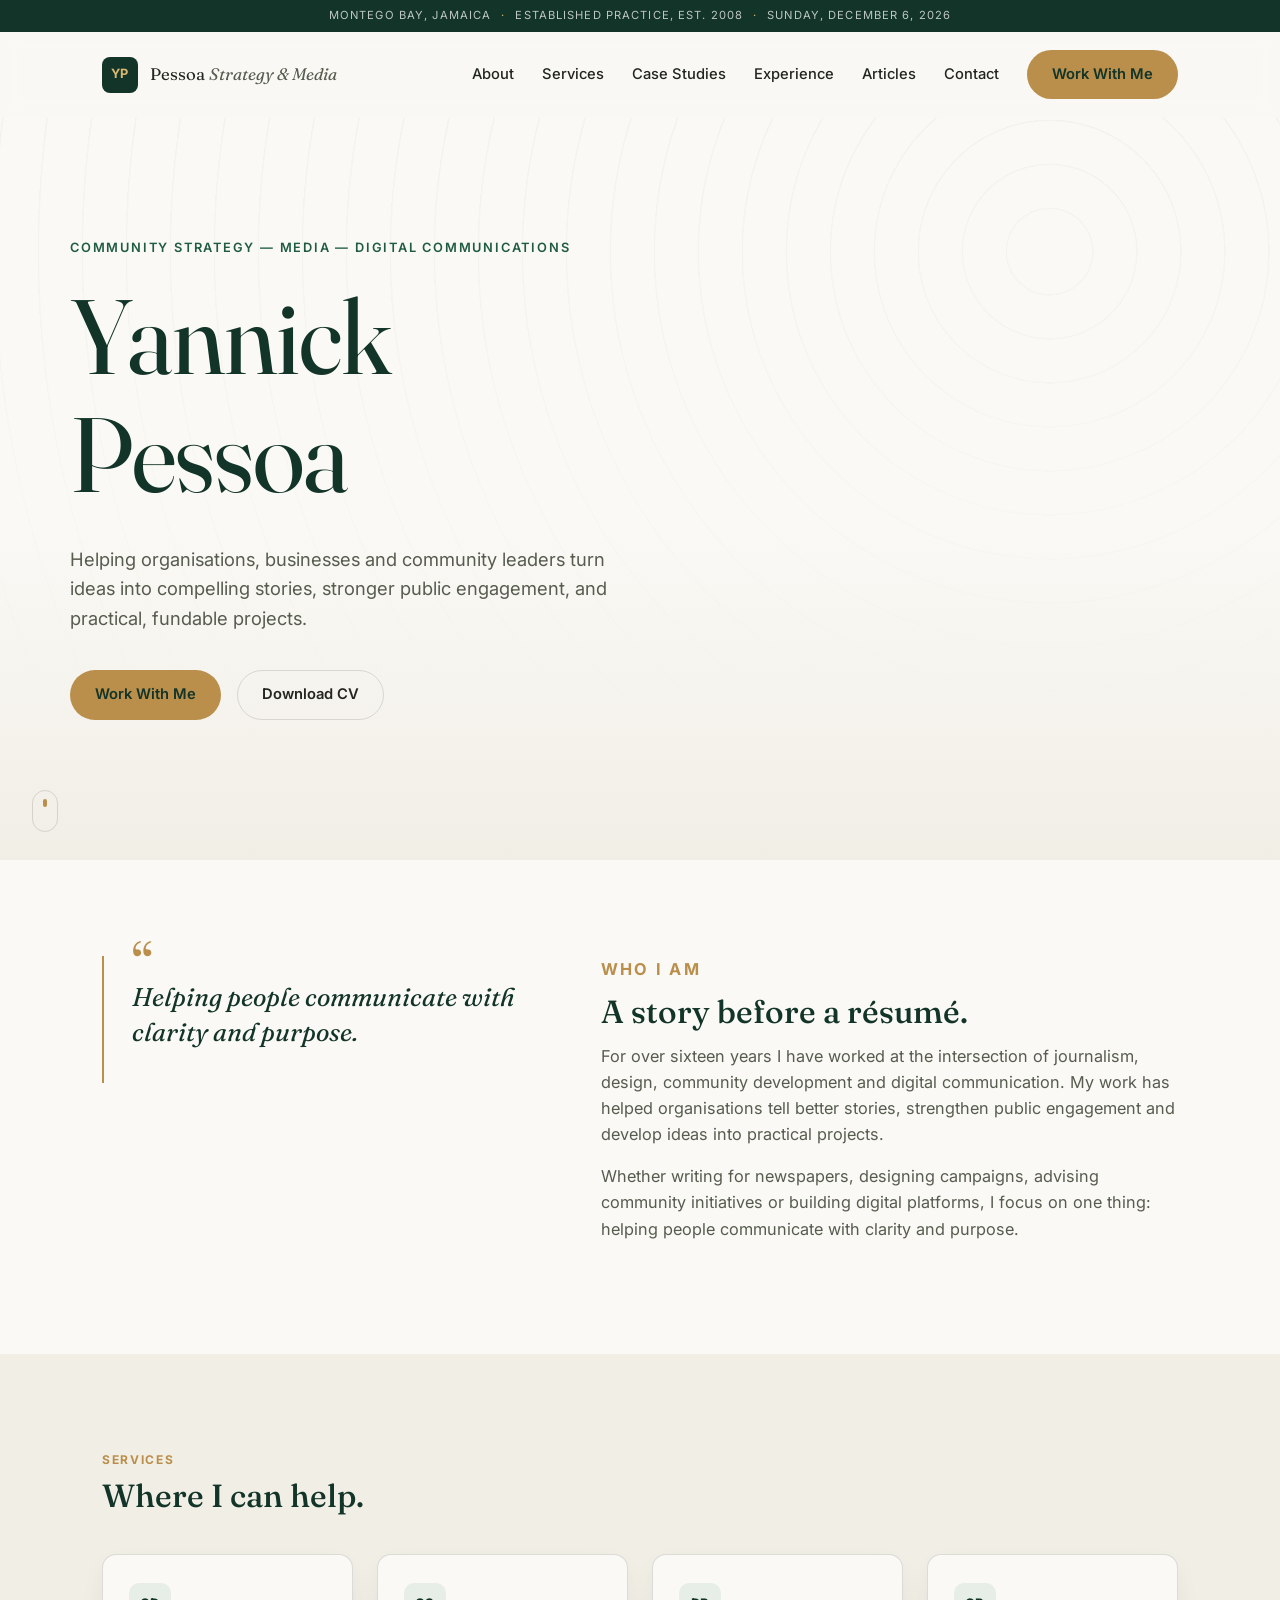
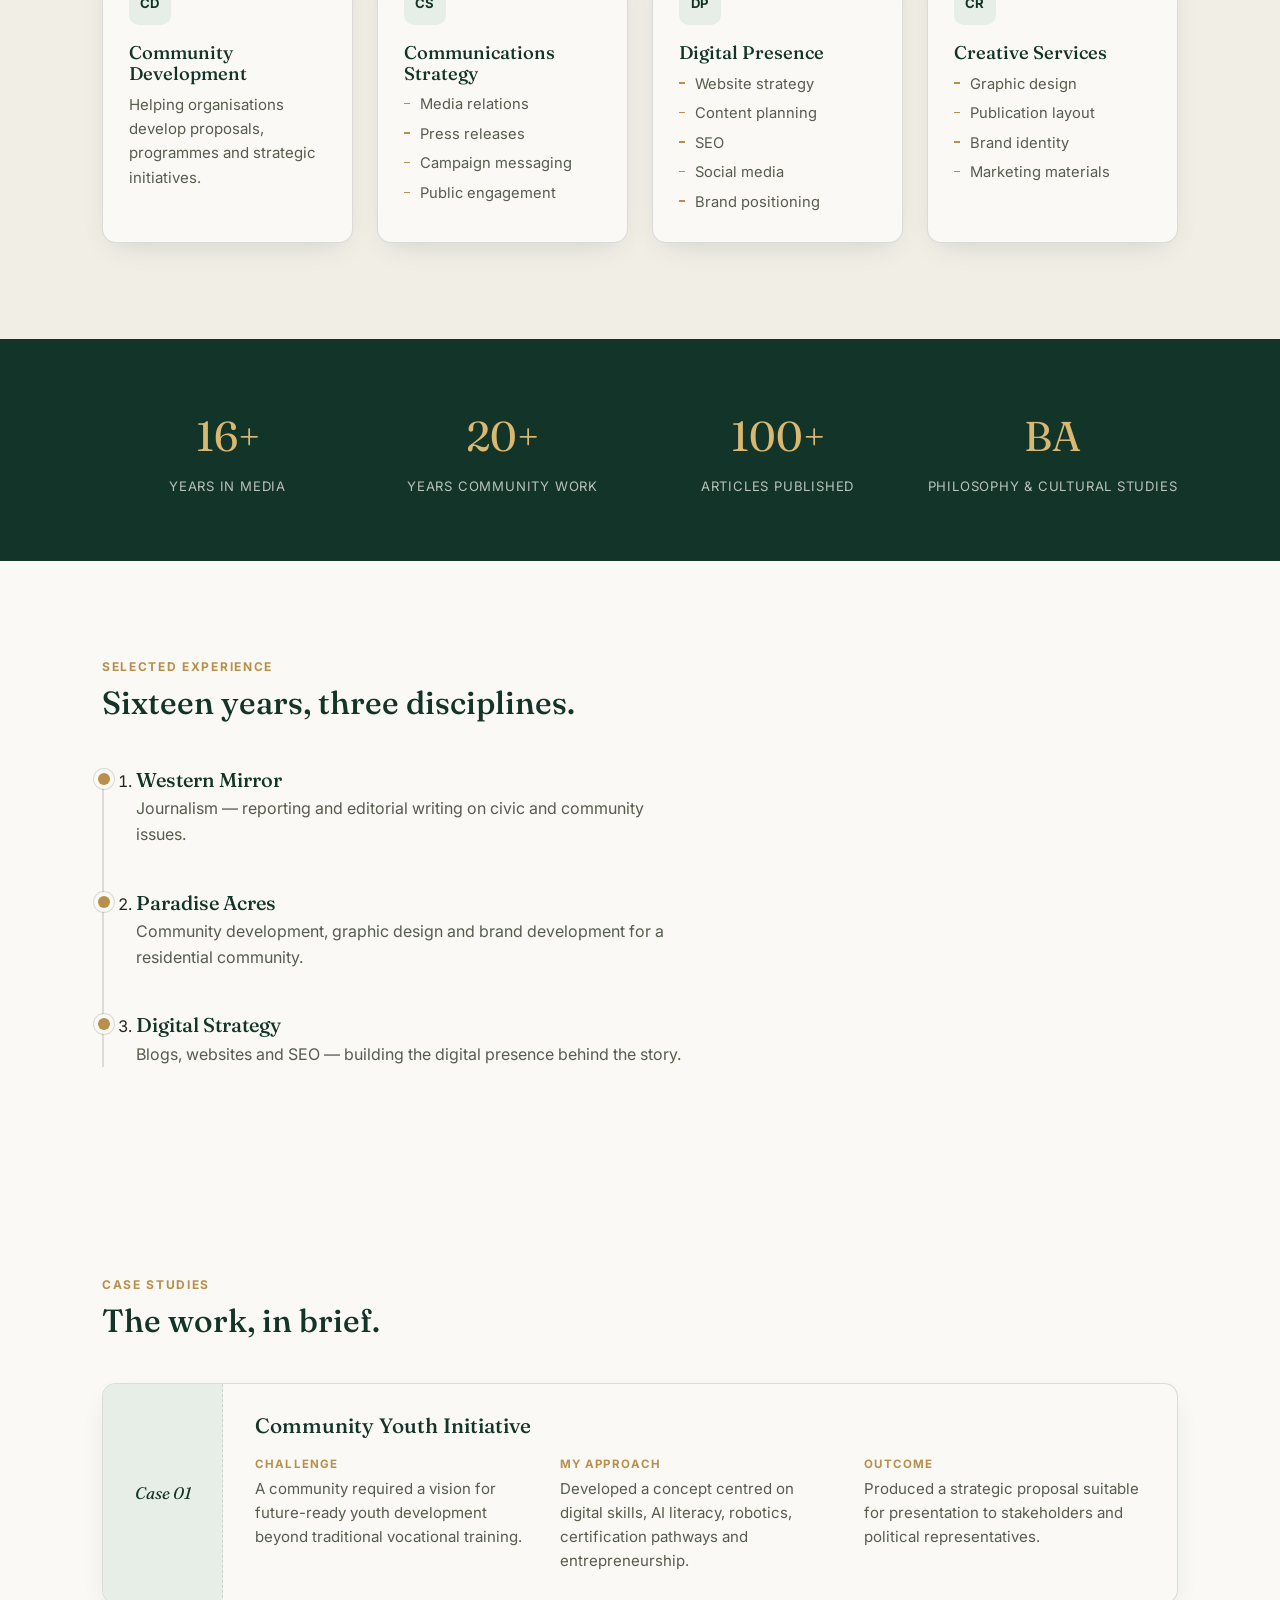
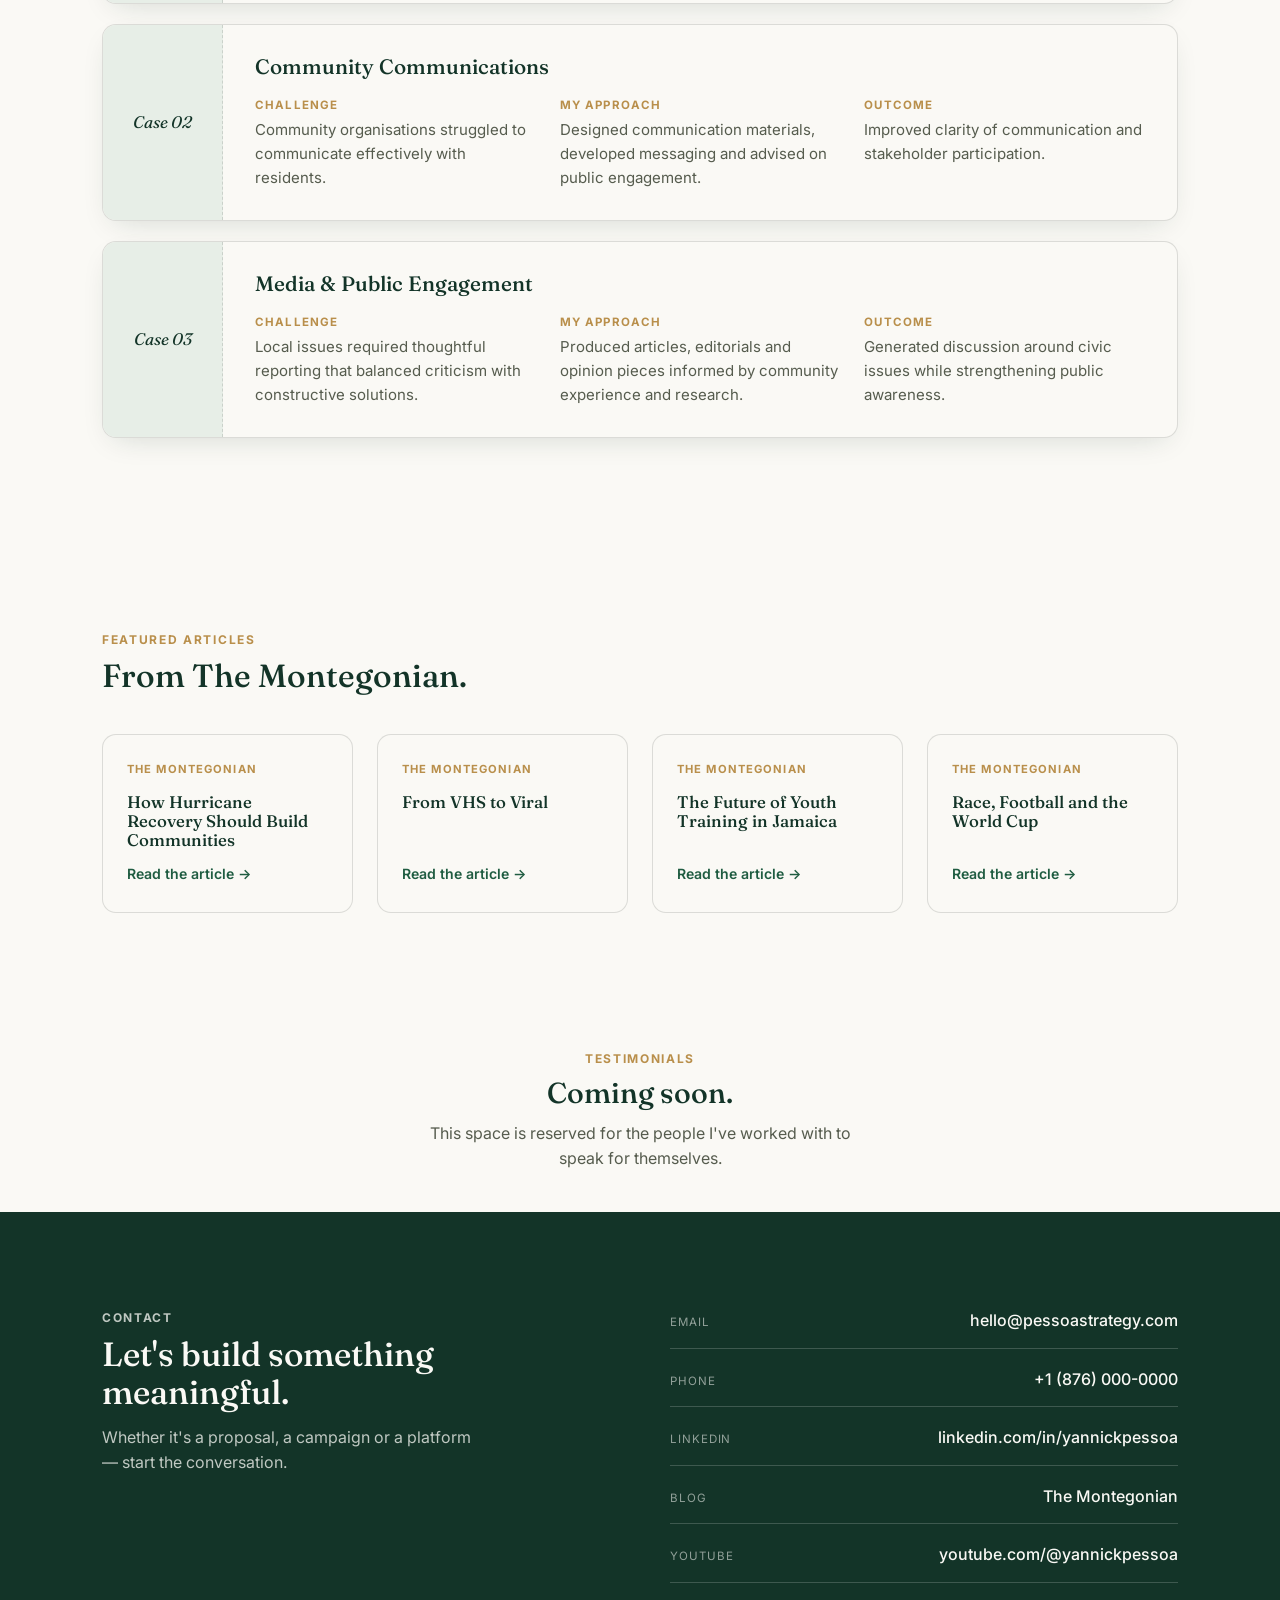
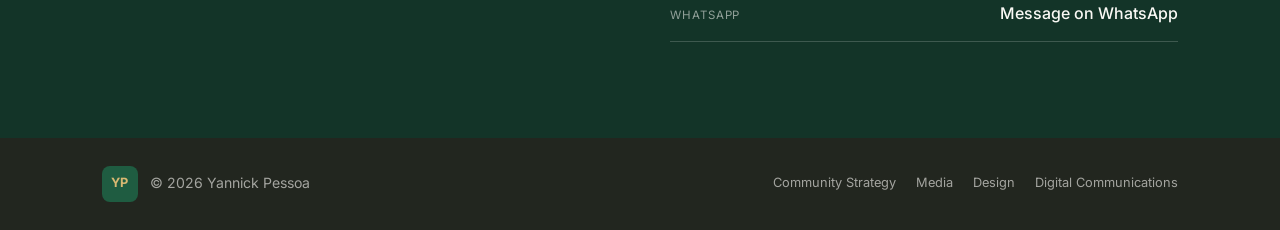
==== index.html @ 883f3f1f "Add files via upload" ====
<!DOCTYPE html>
<html lang="en">
<head>
<meta charset="UTF-8">
<meta name="viewport" content="width=device-width, initial-scale=1.0">
<title>Yannick Pessoa — Pessoa Strategy &amp; Media</title>
<meta name="description" content="Yannick Pessoa advises organisations, businesses and community leaders on communications strategy, digital presence and community development from Montego Bay, Jamaica.">

<!-- Open Graph -->
<meta property="og:type" content="website">
<meta property="og:title" content="Yannick Pessoa — Pessoa Strategy & Media">
<meta property="og:description" content="Community Strategy · Media · Digital Communications — turning ideas into compelling stories, stronger public engagement and fundable projects.">
<meta property="og:image" content="og-image.jpg">
<meta property="og:locale" content="en_JM">

<link rel="preconnect" href="https://fonts.googleapis.com">
<link rel="preconnect" href="https://fonts.gstatic.com" crossorigin>
<link href="https://fonts.googleapis.com/css2?family=Fraunces:ital,opsz,wght@0,9..144,300;0,9..144,400;0,9..144,500;0,9..144,600;1,9..144,400&family=Inter:wght@400;500;600;700&display=swap" rel="stylesheet">
<link rel="stylesheet" href="style.css">
</head>
<body>

<div class="dateline-bar" id="datelineBar">
  <span>MONTEGO BAY, JAMAICA</span>
  <span class="dot">·</span>
  <span>ESTABLISHED PRACTICE, EST. 2008</span>
  <span class="dot">·</span>
  <span id="liveDate"></span>
</div>

<header class="site-header" id="siteHeader">
  <div class="header-inner">
    <a href="#home" class="brand">
      <span class="brand-mark">YP</span>
      <span class="brand-name">Pessoa <em>Strategy &amp; Media</em></span>
    </a>
    <nav class="site-nav" id="siteNav">
      <a href="#about">About</a>
      <a href="#services">Services</a>
      <a href="#case-studies">Case Studies</a>
      <a href="#experience">Experience</a>
      <a href="#articles">Articles</a>
      <a href="#contact">Contact</a>
    </nav>
    <a href="#contact" class="btn btn-gold nav-cta">Work With Me</a>
    <button class="menu-toggle" id="menuToggle" aria-label="Toggle menu" aria-expanded="false">
      <span></span><span></span><span></span>
    </button>
  </div>
</header>

<main>

  <!-- HERO -->
  <section id="home" class="hero">
    <div class="hero-topo" aria-hidden="true"></div>
    <div class="hero-inner">
      <p class="eyebrow">Community Strategy — Media — Digital Communications</p>
      <h1 class="hero-title">Yannick<br>Pessoa</h1>
      <p class="hero-lede">Helping organisations, businesses and community leaders turn ideas into compelling stories, stronger public engagement, and practical, fundable projects.</p>
      <div class="hero-actions">
        <a href="#contact" class="btn btn-gold">Work With Me</a>
        <a href="cv/Yannick-Pessoa-CV.pdf" class="btn btn-outline" download>Download CV</a>
      </div>
    </div>
    <a href="#about" class="scroll-cue" aria-label="Scroll to About">
      <span></span>
    </a>
  </section>

  <!-- ABOUT -->
  <section id="about" class="section about">
    <div class="section-inner about-grid">
      <div class="about-quote">
        <span class="quote-mark" aria-hidden="true">&ldquo;</span>
        <p>Helping people communicate with clarity and purpose.</p>
      </div>
      <div class="about-copy">
        <p class="section-eyebrow">Who I Am</p>
        <h2>A story before a résumé.</h2>
        <p>For over sixteen years I have worked at the intersection of journalism, design, community development and digital communication. My work has helped organisations tell better stories, strengthen public engagement and develop ideas into practical projects.</p>
        <p>Whether writing for newspapers, designing campaigns, advising community initiatives or building digital platforms, I focus on one thing: helping people communicate with clarity and purpose.</p>
      </div>
    </div>
  </section>

  <!-- SERVICES -->
  <section id="services" class="section services">
    <div class="section-inner">
      <p class="section-eyebrow">Services</p>
      <h2>Where I can help.</h2>
      <div class="card-grid">
        <article class="service-card">
          <div class="service-mark">CD</div>
          <h3>Community Development</h3>
          <p>Helping organisations develop proposals, programmes and strategic initiatives.</p>
        </article>
        <article class="service-card">
          <div class="service-mark">CS</div>
          <h3>Communications Strategy</h3>
          <ul>
            <li>Media relations</li>
            <li>Press releases</li>
            <li>Campaign messaging</li>
            <li>Public engagement</li>
          </ul>
        </article>
        <article class="service-card">
          <div class="service-mark">DP</div>
          <h3>Digital Presence</h3>
          <ul>
            <li>Website strategy</li>
            <li>Content planning</li>
            <li>SEO</li>
            <li>Social media</li>
            <li>Brand positioning</li>
          </ul>
        </article>
        <article class="service-card">
          <div class="service-mark">CR</div>
          <h3>Creative Services</h3>
          <ul>
            <li>Graphic design</li>
            <li>Publication layout</li>
            <li>Brand identity</li>
            <li>Marketing materials</li>
          </ul>
        </article>
      </div>
    </div>
  </section>

  <!-- STATS / WHY -->
  <section class="stats-band">
    <div class="section-inner stats-grid">
      <div class="stat"><span class="stat-num">16+</span><span class="stat-label">Years in Media</span></div>
      <div class="stat"><span class="stat-num">20+</span><span class="stat-label">Years Community Work</span></div>
      <div class="stat"><span class="stat-num">100+</span><span class="stat-label">Articles Published</span></div>
      <div class="stat"><span class="stat-num">BA</span><span class="stat-label">Philosophy &amp; Cultural Studies</span></div>
    </div>
  </section>

  <!-- EXPERIENCE -->
  <section id="experience" class="section experience">
    <div class="section-inner">
      <p class="section-eyebrow">Selected Experience</p>
      <h2>Sixteen years, three disciplines.</h2>
      <ol class="timeline">
        <li class="timeline-item">
          <div class="timeline-dot"></div>
          <div class="timeline-content">
            <h3>Western Mirror</h3>
            <p>Journalism — reporting and editorial writing on civic and community issues.</p>
          </div>
        </li>
        <li class="timeline-item">
          <div class="timeline-dot"></div>
          <div class="timeline-content">
            <h3>Paradise Acres</h3>
            <p>Community development, graphic design and brand development for a residential community.</p>
          </div>
        </li>
        <li class="timeline-item">
          <div class="timeline-dot"></div>
          <div class="timeline-content">
            <h3>Digital Strategy</h3>
            <p>Blogs, websites and SEO — building the digital presence behind the story.</p>
          </div>
        </li>
      </ol>
    </div>
  </section>

  <!-- CASE STUDIES -->
  <section id="case-studies" class="section case-studies">
    <div class="section-inner">
      <p class="section-eyebrow">Case Studies</p>
      <h2>The work, in brief.</h2>
      <div class="dossier-list">

        <article class="dossier">
          <div class="dossier-tab">Case&nbsp;01</div>
          <div class="dossier-body">
            <h3>Community Youth Initiative</h3>
            <div class="dossier-grid">
              <div><h4>Challenge</h4><p>A community required a vision for future-ready youth development beyond traditional vocational training.</p></div>
              <div><h4>My Approach</h4><p>Developed a concept centred on digital skills, AI literacy, robotics, certification pathways and entrepreneurship.</p></div>
              <div><h4>Outcome</h4><p>Produced a strategic proposal suitable for presentation to stakeholders and political representatives.</p></div>
            </div>
          </div>
        </article>

        <article class="dossier">
          <div class="dossier-tab">Case&nbsp;02</div>
          <div class="dossier-body">
            <h3>Community Communications</h3>
            <div class="dossier-grid">
              <div><h4>Challenge</h4><p>Community organisations struggled to communicate effectively with residents.</p></div>
              <div><h4>My Approach</h4><p>Designed communication materials, developed messaging and advised on public engagement.</p></div>
              <div><h4>Outcome</h4><p>Improved clarity of communication and stakeholder participation.</p></div>
            </div>
          </div>
        </article>

        <article class="dossier">
          <div class="dossier-tab">Case&nbsp;03</div>
          <div class="dossier-body">
            <h3>Media &amp; Public Engagement</h3>
            <div class="dossier-grid">
              <div><h4>Challenge</h4><p>Local issues required thoughtful reporting that balanced criticism with constructive solutions.</p></div>
              <div><h4>My Approach</h4><p>Produced articles, editorials and opinion pieces informed by community experience and research.</p></div>
              <div><h4>Outcome</h4><p>Generated discussion around civic issues while strengthening public awareness.</p></div>
            </div>
          </div>
        </article>

      </div>
    </div>
  </section>

  <!-- ARTICLES -->
  <section id="articles" class="section articles">
    <div class="section-inner">
      <p class="section-eyebrow">Featured Articles</p>
      <h2>From The Montegonian.</h2>
      <div class="card-grid articles-grid">
        <a class="article-card" href="https://themontegonian.blogspot.com/" target="_blank" rel="noopener">
          <span class="article-kicker">The Montegonian</span>
          <h3>How Hurricane Recovery Should Build Communities</h3>
          <span class="article-link">Read the article →</span>
        </a>
        <a class="article-card" href="https://themontegonian.blogspot.com/" target="_blank" rel="noopener">
          <span class="article-kicker">The Montegonian</span>
          <h3>From VHS to Viral</h3>
          <span class="article-link">Read the article →</span>
        </a>
        <a class="article-card" href="https://themontegonian.blogspot.com/" target="_blank" rel="noopener">
          <span class="article-kicker">The Montegonian</span>
          <h3>The Future of Youth Training in Jamaica</h3>
          <span class="article-link">Read the article →</span>
        </a>
        <a class="article-card" href="https://themontegonian.blogspot.com/" target="_blank" rel="noopener">
          <span class="article-kicker">The Montegonian</span>
          <h3>Race, Football and the World Cup</h3>
          <span class="article-link">Read the article →</span>
        </a>
      </div>
    </div>
  </section>

  <!-- TESTIMONIALS -->
  <section class="section testimonials">
    <div class="section-inner testimonials-inner">
      <p class="section-eyebrow">Testimonials</p>
      <h2>Coming soon.</h2>
      <p class="testimonials-note">This space is reserved for the people I've worked with to speak for themselves.</p>
    </div>
  </section>

  <!-- CONTACT -->
  <section id="contact" class="section contact">
    <div class="section-inner contact-grid">
      <div class="contact-copy">
        <p class="section-eyebrow contact-eyebrow">Contact</p>
        <h2>Let's build something meaningful.</h2>
        <p>Whether it's a proposal, a campaign or a platform — start the conversation.</p>
      </div>
      <ul class="contact-list">
        <li><span class="contact-label">Email</span><a href="mailto:hello@pessoastrategy.com">hello@pessoastrategy.com</a></li>
        <li><span class="contact-label">Phone</span><a href="tel:+18760000000">+1 (876) 000-0000</a></li>
        <li><span class="contact-label">LinkedIn</span><a href="https://linkedin.com/in/yannickpessoa" target="_blank" rel="noopener">linkedin.com/in/yannickpessoa</a></li>
        <li><span class="contact-label">Blog</span><a href="https://themontegonian.blogspot.com/" target="_blank" rel="noopener">The Montegonian</a></li>
        <li><span class="contact-label">YouTube</span><a href="https://youtube.com/@yannickpessoa" target="_blank" rel="noopener">youtube.com/@yannickpessoa</a></li>
        <li><span class="contact-label">WhatsApp</span><a href="https://wa.me/18760000000" target="_blank" rel="noopener">Message on WhatsApp</a></li>
      </ul>
    </div>
  </section>

</main>

<footer class="site-footer">
  <div class="section-inner footer-inner">
    <div class="footer-brand">
      <span class="brand-mark">YP</span>
      <span>&copy; <span id="year"></span> Yannick Pessoa</span>
    </div>
    <ul class="footer-tags">
      <li>Community Strategy</li>
      <li>Media</li>
      <li>Design</li>
      <li>Digital Communications</li>
    </ul>
  </div>
</footer>

<script src="script.js"></script>
</body>
</html>
---- style.css ----
/* ============================================================
   Pessoa Strategy & Media
   Palette: paper, charcoal ink, deep Jamaican green, muted gold
   Type: Fraunces (display) + Inter (body / utility)
   ============================================================ */

:root{
  --paper:        #FAF9F5;
  --paper-deep:   #F1EEE6;
  --ink:          #22261F;
  --ink-soft:     #565C4E;
  --green-deep:   #133428;
  --green-mid:    #1F5C41;
  --green-tint:   #E7EEE7;
  --gold:         #B98F4B;
  --gold-bright:  #D9B872;
  --line:         rgba(34,38,31,0.14);
  --line-on-dark: rgba(255,255,255,0.18);

  --font-display: "Fraunces", Georgia, serif;
  --font-body:    "Inter", -apple-system, BlinkMacSystemFont, "Segoe UI", sans-serif;

  --container: 1140px;
  --radius: 14px;
  --shadow: 0 10px 30px -12px rgba(19,52,40,0.18);
}

*, *::before, *::after{ box-sizing: border-box; }
html{ scroll-behavior: smooth; }
@media (prefers-reduced-motion: reduce){
  html{ scroll-behavior: auto; }
  *{ animation-duration: 0.01ms !important; transition-duration: 0.01ms !important; }
}

body{
  margin: 0;
  background: var(--paper);
  color: var(--ink);
  font-family: var(--font-body);
  font-size: 16px;
  line-height: 1.6;
  -webkit-font-smoothing: antialiased;
}

h1, h2, h3, h4{
  font-family: var(--font-display);
  color: var(--green-deep);
  margin: 0 0 0.4em;
  line-height: 1.12;
  font-weight: 500;
}

p{ margin: 0 0 1em; color: var(--ink-soft); }

a{ color: inherit; text-decoration: none; }

ul{ margin: 0; padding: 0; list-style: none; }

img{ max-width: 100%; display: block; }

.section-inner{
  max-width: var(--container);
  margin: 0 auto;
  padding: 0 32px;
}

.section{ padding: 96px 0; }

.section-eyebrow{
  font-family: var(--font-body);
  font-size: 0.75rem;
  font-weight: 700;
  letter-spacing: 0.14em;
  text-transform: uppercase;
  color: var(--gold);
  margin-bottom: 0.75em;
}

/* ---------- Dateline bar ---------- */
.dateline-bar{
  background: var(--green-deep);
  color: rgba(255,255,255,0.72);
  font-family: var(--font-body);
  font-size: 0.7rem;
  letter-spacing: 0.1em;
  text-transform: uppercase;
  display: flex;
  justify-content: center;
  gap: 10px;
  padding: 7px 16px;
  text-align: center;
}
.dateline-bar .dot{ color: var(--gold-bright); }

/* ---------- Header / Nav ---------- */
.site-header{
  position: sticky;
  top: 0;
  z-index: 50;
  background: rgba(250,249,245,0.86);
  backdrop-filter: blur(10px);
  border-bottom: 1px solid transparent;
  transition: border-color 0.25s ease, box-shadow 0.25s ease;
}
.site-header.scrolled{
  border-bottom-color: var(--line);
  box-shadow: 0 8px 24px -18px rgba(19,52,40,0.35);
}
.header-inner{
  max-width: var(--container);
  margin: 0 auto;
  padding: 18px 32px;
  display: flex;
  align-items: center;
  gap: 28px;
}
.brand{
  display: flex;
  align-items: center;
  gap: 12px;
  margin-right: auto;
  font-family: var(--font-display);
}
.brand-mark{
  display: grid;
  place-items: center;
  width: 36px;
  height: 36px;
  border-radius: 8px;
  background: var(--green-deep);
  color: var(--gold-bright);
  font-family: var(--font-body);
  font-weight: 700;
  font-size: 0.8rem;
  letter-spacing: 0.03em;
}
.brand-name{
  font-size: 1.05rem;
  color: var(--ink);
  white-space: nowrap;
}
.brand-name em{ font-style: italic; color: var(--ink-soft); font-weight: 400; }

.site-nav{
  display: flex;
  gap: 28px;
}
.site-nav a{
  font-size: 0.92rem;
  font-weight: 500;
  color: var(--ink);
  position: relative;
  padding: 4px 0;
}
.site-nav a::after{
  content: "";
  position: absolute;
  left: 0; bottom: -2px;
  width: 0; height: 1px;
  background: var(--gold);
  transition: width 0.2s ease;
}
.site-nav a:hover::after{ width: 100%; }

.btn{
  display: inline-flex;
  align-items: center;
  justify-content: center;
  gap: 8px;
  padding: 12px 24px;
  border-radius: 999px;
  font-weight: 600;
  font-size: 0.92rem;
  border: 1px solid transparent;
  cursor: pointer;
  transition: transform 0.18s ease, box-shadow 0.18s ease, background 0.18s ease, color 0.18s ease;
  white-space: nowrap;
}
.btn-gold{
  background: var(--gold);
  color: var(--green-deep);
}
.btn-gold:hover{
  background: var(--gold-bright);
  transform: translateY(-1px);
  box-shadow: 0 10px 20px -10px rgba(185,143,75,0.6);
}
.btn-outline{
  border-color: var(--line);
  color: var(--ink);
  background: transparent;
}
.btn-outline:hover{
  border-color: var(--green-mid);
  color: var(--green-deep);
}
.nav-cta{ flex-shrink: 0; }

.menu-toggle{
  display: none;
  flex-direction: column;
  gap: 5px;
  background: none;
  border: none;
  cursor: pointer;
  padding: 6px;
}
.menu-toggle span{
  width: 22px;
  height: 2px;
  background: var(--ink);
  border-radius: 2px;
}

/* ---------- Hero ---------- */
.hero{
  position: relative;
  overflow: hidden;
  padding: 120px 32px 140px;
  background: linear-gradient(180deg, var(--paper) 0%, var(--paper) 55%, var(--paper-deep) 100%);
}
.hero-topo{
  position: absolute;
  inset: 0;
  opacity: 0.5;
  background-image:
    repeating-radial-gradient(circle at 82% 18%,
      transparent 0, transparent 42px,
      rgba(31,92,65,0.07) 43px, rgba(31,92,65,0.07) 44px);
  mask-image: linear-gradient(180deg, black, transparent 85%);
  pointer-events: none;
}
.hero-inner{
  position: relative;
  max-width: var(--container);
  margin: 0 auto;
  text-align: left;
}
.eyebrow{
  font-size: 0.8rem;
  font-weight: 600;
  letter-spacing: 0.14em;
  text-transform: uppercase;
  color: var(--green-mid);
  margin-bottom: 1.4em;
}
.hero-title{
  font-size: clamp(3.2rem, 9vw, 6.6rem);
  font-weight: 400;
  letter-spacing: -0.01em;
  color: var(--green-deep);
  margin-bottom: 0.3em;
}
.hero-lede{
  max-width: 560px;
  font-size: 1.15rem;
  color: var(--ink-soft);
  margin-bottom: 2em;
}
.hero-actions{
  display: flex;
  gap: 16px;
  flex-wrap: wrap;
}
.scroll-cue{
  position: absolute;
  bottom: 28px;
  left: 32px;
  width: 26px;
  height: 42px;
  border: 1.5px solid var(--line);
  border-radius: 999px;
  display: flex;
  justify-content: center;
  padding-top: 8px;
}
.scroll-cue span{
  width: 4px;
  height: 8px;
  border-radius: 2px;
  background: var(--gold);
  animation: scrollcue 1.8s ease infinite;
}
@keyframes scrollcue{
  0%{ transform: translateY(0); opacity: 1; }
  70%{ transform: translateY(12px); opacity: 0; }
  100%{ opacity: 0; }
}

/* ---------- About ---------- */
.about-grid{
  display: grid;
  grid-template-columns: 0.85fr 1.15fr;
  gap: 72px;
  align-items: start;
}
.about-quote{
  position: relative;
  padding: 8px 0 8px 28px;
  border-left: 2px solid var(--gold);
}
.about-quote .quote-mark{
  font-family: var(--font-display);
  font-size: 3.5rem;
  color: var(--gold);
  line-height: 0;
  display: block;
  margin-bottom: 0.3em;
}
.about-quote p{
  font-family: var(--font-display);
  font-style: italic;
  font-size: 1.6rem;
  color: var(--green-deep);
  line-height: 1.35;
}
.about-copy h2{ font-size: 2rem; }
.about-copy p{ font-size: 1.02rem; }

/* ---------- Services ---------- */
.services{ background: var(--paper-deep); }
.services h2, .experience h2, .case-studies h2, .articles h2, .contact h2{
  font-size: 2rem;
  max-width: 560px;
}
.card-grid{
  display: grid;
  grid-template-columns: repeat(4, 1fr);
  gap: 24px;
  margin-top: 40px;
}
.service-card{
  background: var(--paper);
  border: 1px solid var(--line);
  border-radius: var(--radius);
  padding: 28px 26px;
  box-shadow: var(--shadow);
  transition: transform 0.2s ease, box-shadow 0.2s ease;
}
.service-card:hover{
  transform: translateY(-4px);
  box-shadow: 0 20px 40px -18px rgba(19,52,40,0.28);
}
.service-mark{
  width: 42px; height: 42px;
  border-radius: 10px;
  background: var(--green-tint);
  color: var(--green-deep);
  display: grid; place-items: center;
  font-weight: 700;
  font-size: 0.82rem;
  letter-spacing: 0.02em;
  margin-bottom: 18px;
}
.service-card h3{ font-size: 1.15rem; margin-bottom: 0.5em; }
.service-card p{ font-size: 0.94rem; margin: 0; }
.service-card ul{ display: flex; flex-direction: column; gap: 6px; }
.service-card ul li{
  font-size: 0.92rem;
  color: var(--ink-soft);
  padding-left: 16px;
  position: relative;
}
.service-card ul li::before{
  content: "";
  position: absolute;
  left: 0; top: 0.65em;
  width: 6px; height: 1.5px;
  background: var(--gold);
}

/* ---------- Stats band ---------- */
.stats-band{
  background: var(--green-deep);
  color: var(--paper);
  padding: 64px 0;
}
.stats-grid{
  display: grid;
  grid-template-columns: repeat(4, 1fr);
  gap: 24px;
  text-align: center;
}
.stat{ display: flex; flex-direction: column; gap: 6px; }
.stat-num{
  font-family: var(--font-display);
  font-size: 2.6rem;
  color: var(--gold-bright);
}
.stat-label{
  font-size: 0.82rem;
  letter-spacing: 0.06em;
  text-transform: uppercase;
  color: rgba(250,249,245,0.72);
}

/* ---------- Experience timeline ---------- */
.timeline{
  margin-top: 48px;
  position: relative;
  padding-left: 32px;
  border-left: 2px solid var(--line);
}
.timeline-item{
  position: relative;
  padding-bottom: 44px;
}
.timeline-item:last-child{ padding-bottom: 0; }
.timeline-dot{
  position: absolute;
  left: -38px;
  top: 4px;
  width: 12px; height: 12px;
  border-radius: 50%;
  background: var(--gold);
  box-shadow: 0 0 0 4px var(--paper), 0 0 0 5px var(--line);
}
.timeline-content h3{ font-size: 1.25rem; margin-bottom: 0.25em; }
.timeline-content p{ margin: 0; max-width: 560px; }

/* ---------- Case studies (dossier) ---------- */
.dossier-list{
  margin-top: 44px;
  display: flex;
  flex-direction: column;
  gap: 20px;
}
.dossier{
  display: grid;
  grid-template-columns: 120px 1fr;
  background: var(--paper);
  border: 1px solid var(--line);
  border-radius: var(--radius);
  overflow: hidden;
  box-shadow: var(--shadow);
}
.dossier-tab{
  background: var(--green-tint);
  color: var(--green-deep);
  font-family: var(--font-display);
  font-style: italic;
  font-size: 1.05rem;
  display: flex;
  align-items: center;
  justify-content: center;
  padding: 24px 12px;
  text-align: center;
  border-right: 1px dashed var(--line);
}
.dossier-body{ padding: 30px 32px; }
.dossier-body h3{ font-size: 1.3rem; margin-bottom: 1em; }
.dossier-grid{
  display: grid;
  grid-template-columns: repeat(3, 1fr);
  gap: 24px;
}
.dossier-grid h4{
  font-family: var(--font-body);
  font-size: 0.72rem;
  font-weight: 700;
  letter-spacing: 0.1em;
  text-transform: uppercase;
  color: var(--gold);
  margin-bottom: 0.5em;
}
.dossier-grid p{ font-size: 0.94rem; margin: 0; }

/* ---------- Articles ---------- */
.articles-grid{ grid-template-columns: repeat(4, 1fr); }
.article-card{
  background: var(--paper);
  border: 1px solid var(--line);
  border-radius: var(--radius);
  padding: 26px 24px;
  display: flex;
  flex-direction: column;
  gap: 14px;
  transition: transform 0.2s ease, box-shadow 0.2s ease, border-color 0.2s ease;
}
.article-card:hover{
  transform: translateY(-4px);
  border-color: var(--green-mid);
  box-shadow: var(--shadow);
}
.article-kicker{
  font-size: 0.7rem;
  letter-spacing: 0.1em;
  text-transform: uppercase;
  color: var(--gold);
  font-weight: 700;
}
.article-card h3{ font-size: 1.05rem; margin-bottom: 0; }
.article-link{
  margin-top: auto;
  font-size: 0.88rem;
  font-weight: 600;
  color: var(--green-mid);
}

/* ---------- Testimonials ---------- */
.testimonials{ padding-top: 40px; padding-bottom: 40px; }
.testimonials-inner{ text-align: center; }
.testimonials h2{ font-size: 1.8rem; }
.testimonials-note{ max-width: 460px; margin: 0 auto; }

/* ---------- Contact ---------- */
.contact{
  background: var(--green-deep);
  color: var(--paper);
}
.contact-grid{
  display: grid;
  grid-template-columns: 1fr 1fr;
  gap: 60px;
  align-items: start;
}
.contact h2{ color: var(--paper); font-size: 2.1rem; }
.contact-copy p{ color: rgba(250,249,245,0.75); max-width: 380px; }
.contact-eyebrow{ color: var(--gold-bright); }
.contact-list{
  display: flex;
  flex-direction: column;
  gap: 18px;
}
.contact-list li{
  display: flex;
  justify-content: space-between;
  align-items: baseline;
  gap: 16px;
  border-bottom: 1px solid var(--line-on-dark);
  padding-bottom: 14px;
}
.contact-label{
  font-size: 0.72rem;
  letter-spacing: 0.08em;
  text-transform: uppercase;
  color: rgba(250,249,245,0.55);
}
.contact-list a{
  font-weight: 500;
  color: var(--paper);
  text-align: right;
}
.contact-list a:hover{ color: var(--gold-bright); }

/* ---------- Footer ---------- */
.site-footer{
  background: var(--ink);
  color: rgba(250,249,245,0.6);
  padding: 28px 0;
}
.footer-inner{
  display: flex;
  justify-content: space-between;
  align-items: center;
  flex-wrap: wrap;
  gap: 16px;
}
.footer-brand{
  display: flex;
  align-items: center;
  gap: 12px;
  font-size: 0.88rem;
}
.footer-brand .brand-mark{ background: var(--green-mid); }
.footer-tags{
  display: flex;
  gap: 20px;
  flex-wrap: wrap;
  font-size: 0.8rem;
}

/* ---------- Responsive ---------- */
@media (max-width: 980px){
  .card-grid{ grid-template-columns: repeat(2, 1fr); }
  .articles-grid{ grid-template-columns: repeat(2, 1fr); }
  .about-grid{ grid-template-columns: 1fr; gap: 40px; }
  .stats-grid{ grid-template-columns: repeat(2, 1fr); gap: 32px; }
  .contact-grid{ grid-template-columns: 1fr; gap: 36px; }
  .dossier{ grid-template-columns: 1fr; }
  .dossier-tab{ border-right: none; border-bottom: 1px dashed var(--line); padding: 12px; }
  .dossier-grid{ grid-template-columns: 1fr; gap: 18px; }
}

@media (max-width: 760px){
  .site-nav{
    position: fixed;
    top: 0; right: 0;
    height: 100vh;
    width: min(78vw, 320px);
    background: var(--paper);
    flex-direction: column;
    gap: 0;
    padding: 96px 32px 32px;
    transform: translateX(100%);
    transition: transform 0.3s ease;
    box-shadow: -20px 0 40px rgba(19,52,40,0.15);
  }
  .site-nav.open{ transform: translateX(0); }
  .site-nav a{
    padding: 14px 0;
    border-bottom: 1px solid var(--line);
    font-size: 1.05rem;
  }
  .nav-cta{ display: none; }
  .menu-toggle{ display: flex; }
  .dateline-bar{ font-size: 0.62rem; gap: 6px; flex-wrap: wrap; }
  .hero{ padding: 88px 24px 110px; }
  .section{ padding: 72px 0; }
  .section-inner{ padding: 0 22px; }
  .card-grid{ grid-template-columns: 1fr; }
  .articles-grid{ grid-template-columns: 1fr; }
  .stats-grid{ grid-template-columns: repeat(2, 1fr); }
}
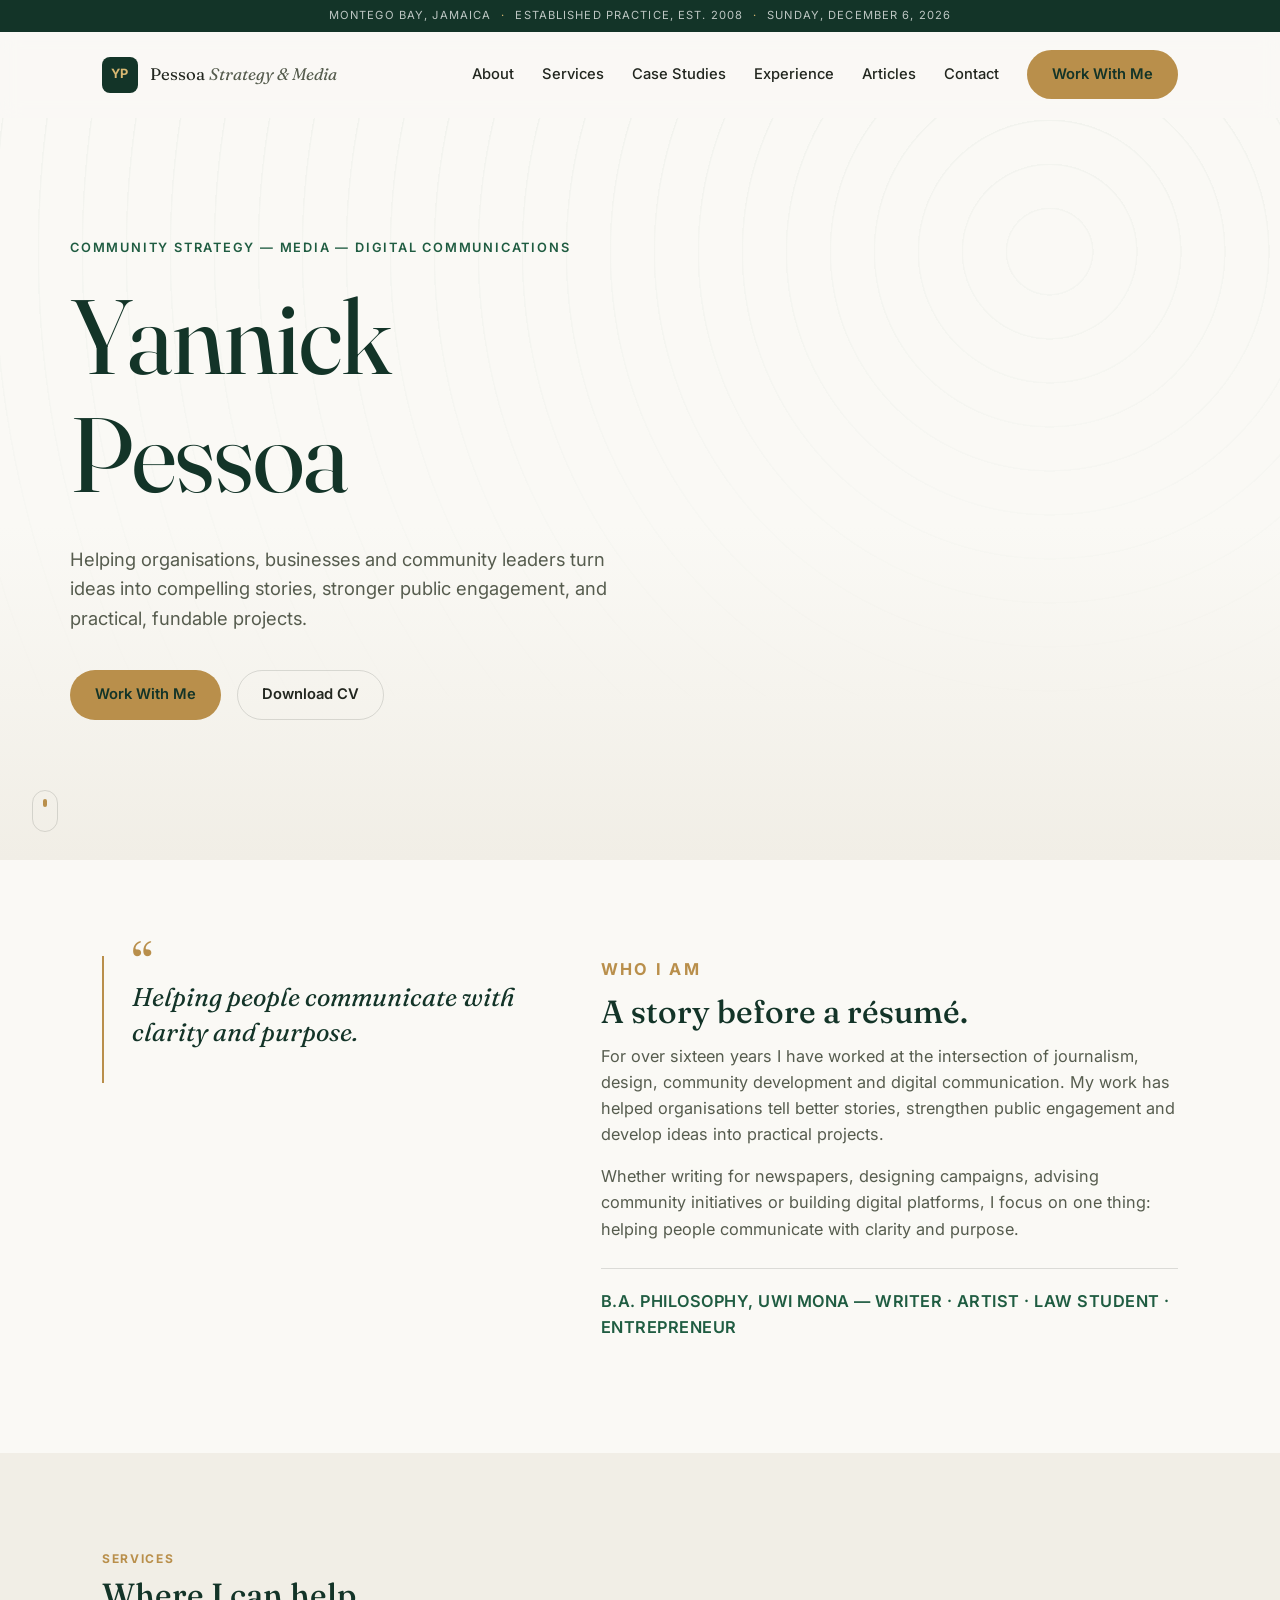
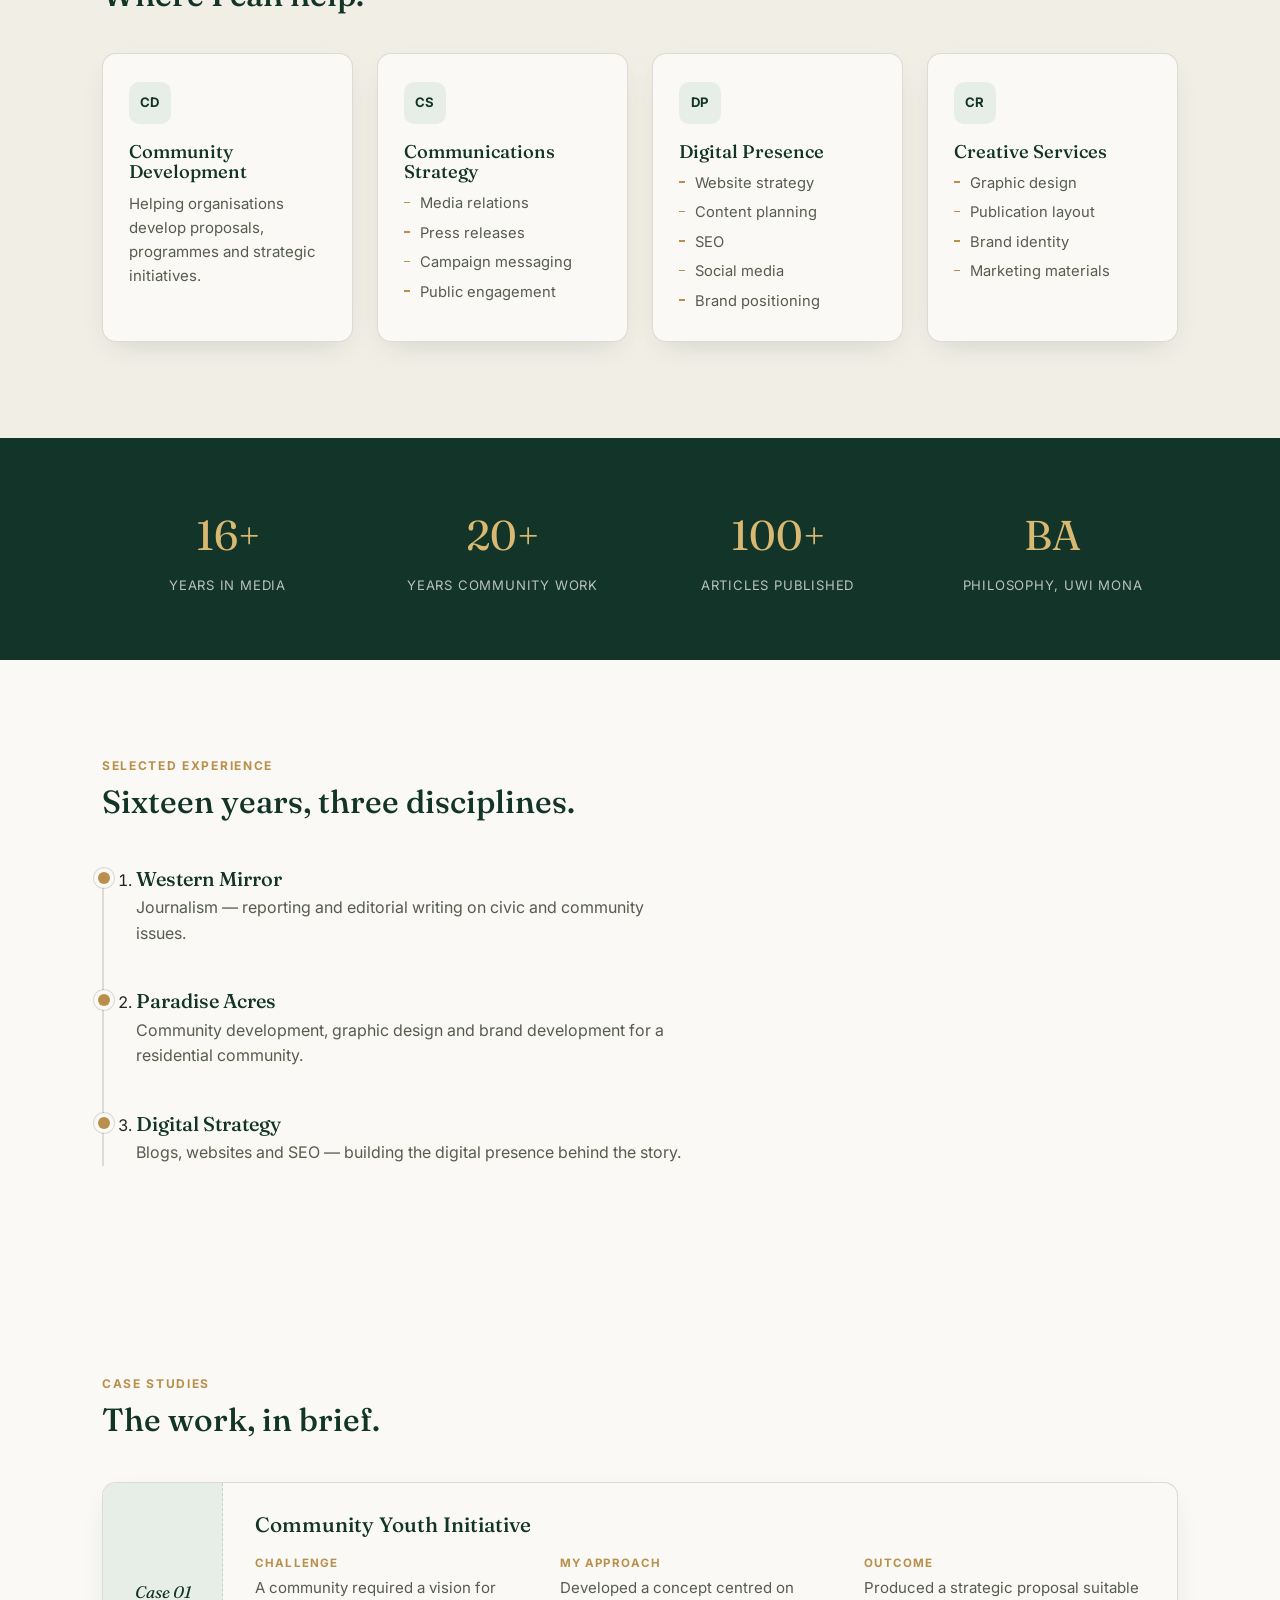
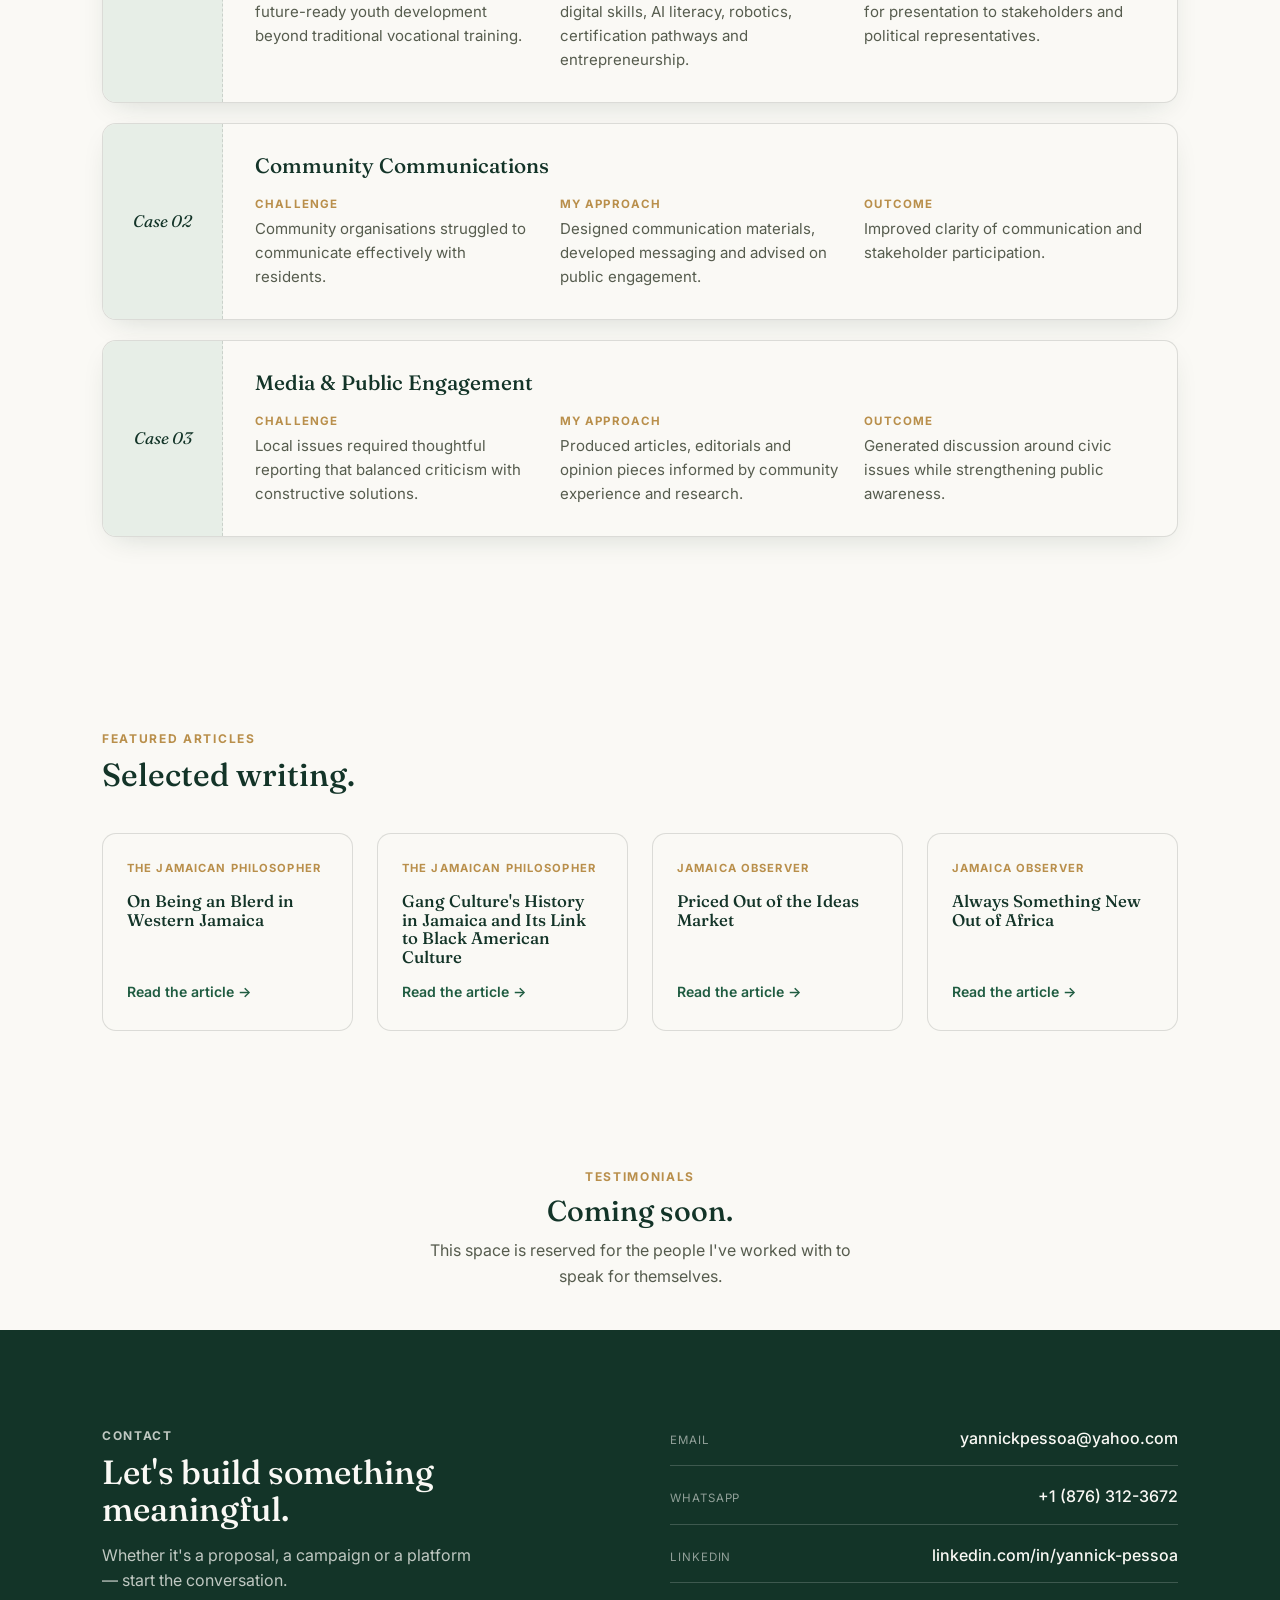
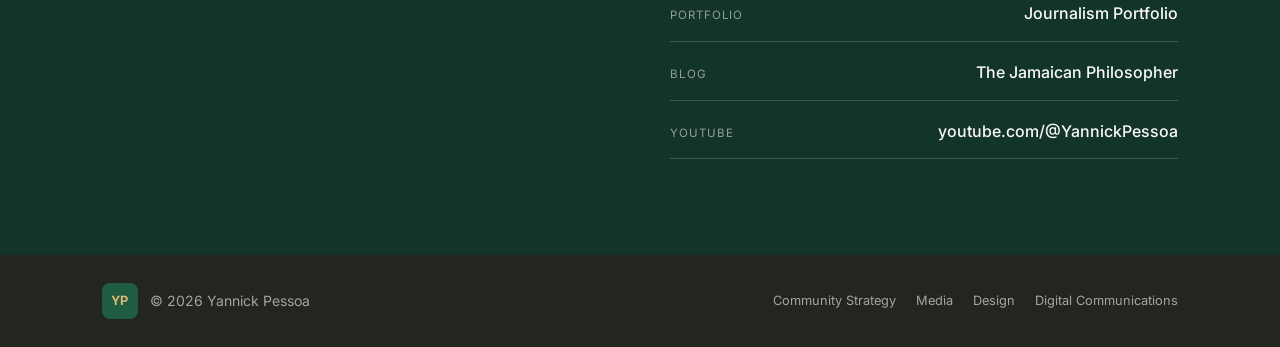
==== commit b1408604: "Add files via upload" ====
--- a/index.html
+++ b/index.html
@@ -60,7 +60,7 @@
       <p class="hero-lede">Helping organisations, businesses and community leaders turn ideas into compelling stories, stronger public engagement, and practical, fundable projects.</p>
       <div class="hero-actions">
         <a href="#contact" class="btn btn-gold">Work With Me</a>
-        <a href="cv/Yannick-Pessoa-CV.pdf" class="btn btn-outline" download>Download CV</a>
+        <a href="https://drive.google.com/file/d/1hWTPnKeM2xpsVZJSB3PmBs7D-YPlAhe5/view?usp=share_link" class="btn btn-outline" target="_blank" rel="noopener">Download CV</a>
       </div>
     </div>
     <a href="#about" class="scroll-cue" aria-label="Scroll to About">
@@ -80,6 +80,7 @@
         <h2>A story before a résumé.</h2>
         <p>For over sixteen years I have worked at the intersection of journalism, design, community development and digital communication. My work has helped organisations tell better stories, strengthen public engagement and develop ideas into practical projects.</p>
         <p>Whether writing for newspapers, designing campaigns, advising community initiatives or building digital platforms, I focus on one thing: helping people communicate with clarity and purpose.</p>
+        <p class="about-credentials">B.A. Philosophy, UWI Mona — Writer · Artist · Law Student · Entrepreneur</p>
       </div>
     </div>
   </section>
@@ -136,7 +137,7 @@
       <div class="stat"><span class="stat-num">16+</span><span class="stat-label">Years in Media</span></div>
       <div class="stat"><span class="stat-num">20+</span><span class="stat-label">Years Community Work</span></div>
       <div class="stat"><span class="stat-num">100+</span><span class="stat-label">Articles Published</span></div>
-      <div class="stat"><span class="stat-num">BA</span><span class="stat-label">Philosophy &amp; Cultural Studies</span></div>
+      <div class="stat"><span class="stat-num">BA</span><span class="stat-label">Philosophy, UWI Mona</span></div>
     </div>
   </section>
 
@@ -222,26 +223,26 @@
   <section id="articles" class="section articles">
     <div class="section-inner">
       <p class="section-eyebrow">Featured Articles</p>
-      <h2>From The Montegonian.</h2>
+      <h2>Selected writing.</h2>
       <div class="card-grid articles-grid">
-        <a class="article-card" href="https://themontegonian.blogspot.com/" target="_blank" rel="noopener">
-          <span class="article-kicker">The Montegonian</span>
-          <h3>How Hurricane Recovery Should Build Communities</h3>
-          <span class="article-link">Read the article →</span>
-        </a>
-        <a class="article-card" href="https://themontegonian.blogspot.com/" target="_blank" rel="noopener">
-          <span class="article-kicker">The Montegonian</span>
-          <h3>From VHS to Viral</h3>
-          <span class="article-link">Read the article →</span>
-        </a>
-        <a class="article-card" href="https://themontegonian.blogspot.com/" target="_blank" rel="noopener">
-          <span class="article-kicker">The Montegonian</span>
-          <h3>The Future of Youth Training in Jamaica</h3>
-          <span class="article-link">Read the article →</span>
-        </a>
-        <a class="article-card" href="https://themontegonian.blogspot.com/" target="_blank" rel="noopener">
-          <span class="article-kicker">The Montegonian</span>
-          <h3>Race, Football and the World Cup</h3>
+        <a class="article-card" href="https://yahnyk.blogspot.com/2022/11/on-being-blerd-in-western-jamaica.html" target="_blank" rel="noopener">
+          <span class="article-kicker">The Jamaican Philosopher</span>
+          <h3>On Being an Blerd in Western Jamaica</h3>
+          <span class="article-link">Read the article →</span>
+        </a>
+        <a class="article-card" href="https://yahnyk.blogspot.com/2023/03/gang-cultures-history-in-jamaica-and.html" target="_blank" rel="noopener">
+          <span class="article-kicker">The Jamaican Philosopher</span>
+          <h3>Gang Culture's History in Jamaica and Its Link to Black American Culture</h3>
+          <span class="article-link">Read the article →</span>
+        </a>
+        <a class="article-card" href="https://www.jamaicaobserver.com/2024/07/26/priced-ideas-market/" target="_blank" rel="noopener">
+          <span class="article-kicker">Jamaica Observer</span>
+          <h3>Priced Out of the Ideas Market</h3>
+          <span class="article-link">Read the article →</span>
+        </a>
+        <a class="article-card" href="https://www.jamaicaobserver.com/2024/10/29/always-something-new-africa/" target="_blank" rel="noopener">
+          <span class="article-kicker">Jamaica Observer</span>
+          <h3>Always Something New Out of Africa</h3>
           <span class="article-link">Read the article →</span>
         </a>
       </div>
@@ -266,12 +267,12 @@
         <p>Whether it's a proposal, a campaign or a platform — start the conversation.</p>
       </div>
       <ul class="contact-list">
-        <li><span class="contact-label">Email</span><a href="mailto:hello@pessoastrategy.com">hello@pessoastrategy.com</a></li>
-        <li><span class="contact-label">Phone</span><a href="tel:+18760000000">+1 (876) 000-0000</a></li>
-        <li><span class="contact-label">LinkedIn</span><a href="https://linkedin.com/in/yannickpessoa" target="_blank" rel="noopener">linkedin.com/in/yannickpessoa</a></li>
-        <li><span class="contact-label">Blog</span><a href="https://themontegonian.blogspot.com/" target="_blank" rel="noopener">The Montegonian</a></li>
-        <li><span class="contact-label">YouTube</span><a href="https://youtube.com/@yannickpessoa" target="_blank" rel="noopener">youtube.com/@yannickpessoa</a></li>
-        <li><span class="contact-label">WhatsApp</span><a href="https://wa.me/18760000000" target="_blank" rel="noopener">Message on WhatsApp</a></li>
+        <li><span class="contact-label">Email</span><a href="mailto:yannickpessoa@yahoo.com">yannickpessoa@yahoo.com</a></li>
+        <li><span class="contact-label">WhatsApp</span><a href="https://wa.me/18763123672" target="_blank" rel="noopener">+1 (876) 312-3672</a></li>
+        <li><span class="contact-label">LinkedIn</span><a href="https://www.linkedin.com/in/yannick-pessoa-1b25313a" target="_blank" rel="noopener">linkedin.com/in/yannick-pessoa</a></li>
+        <li><span class="contact-label">Portfolio</span><a href="https://yannickpessoa.journoportfolio.com/" target="_blank" rel="noopener">Journalism Portfolio</a></li>
+        <li><span class="contact-label">Blog</span><a href="https://yahnyk.blogspot.com/" target="_blank" rel="noopener">The Jamaican Philosopher</a></li>
+        <li><span class="contact-label">YouTube</span><a href="https://www.youtube.com/@YannickPessoa" target="_blank" rel="noopener">youtube.com/@YannickPessoa</a></li>
       </ul>
     </div>
   </section>
--- a/style.css
+++ b/style.css
@@ -316,6 +316,16 @@
 }
 .about-copy h2{ font-size: 2rem; }
 .about-copy p{ font-size: 1.02rem; }
+.about-credentials{
+  font-size: 0.85rem;
+  font-weight: 600;
+  letter-spacing: 0.03em;
+  color: var(--green-mid);
+  text-transform: uppercase;
+  margin-top: 1.6em;
+  padding-top: 1.2em;
+  border-top: 1px solid var(--line);
+}
 
 /* ---------- Services ---------- */
 .services{ background: var(--paper-deep); }
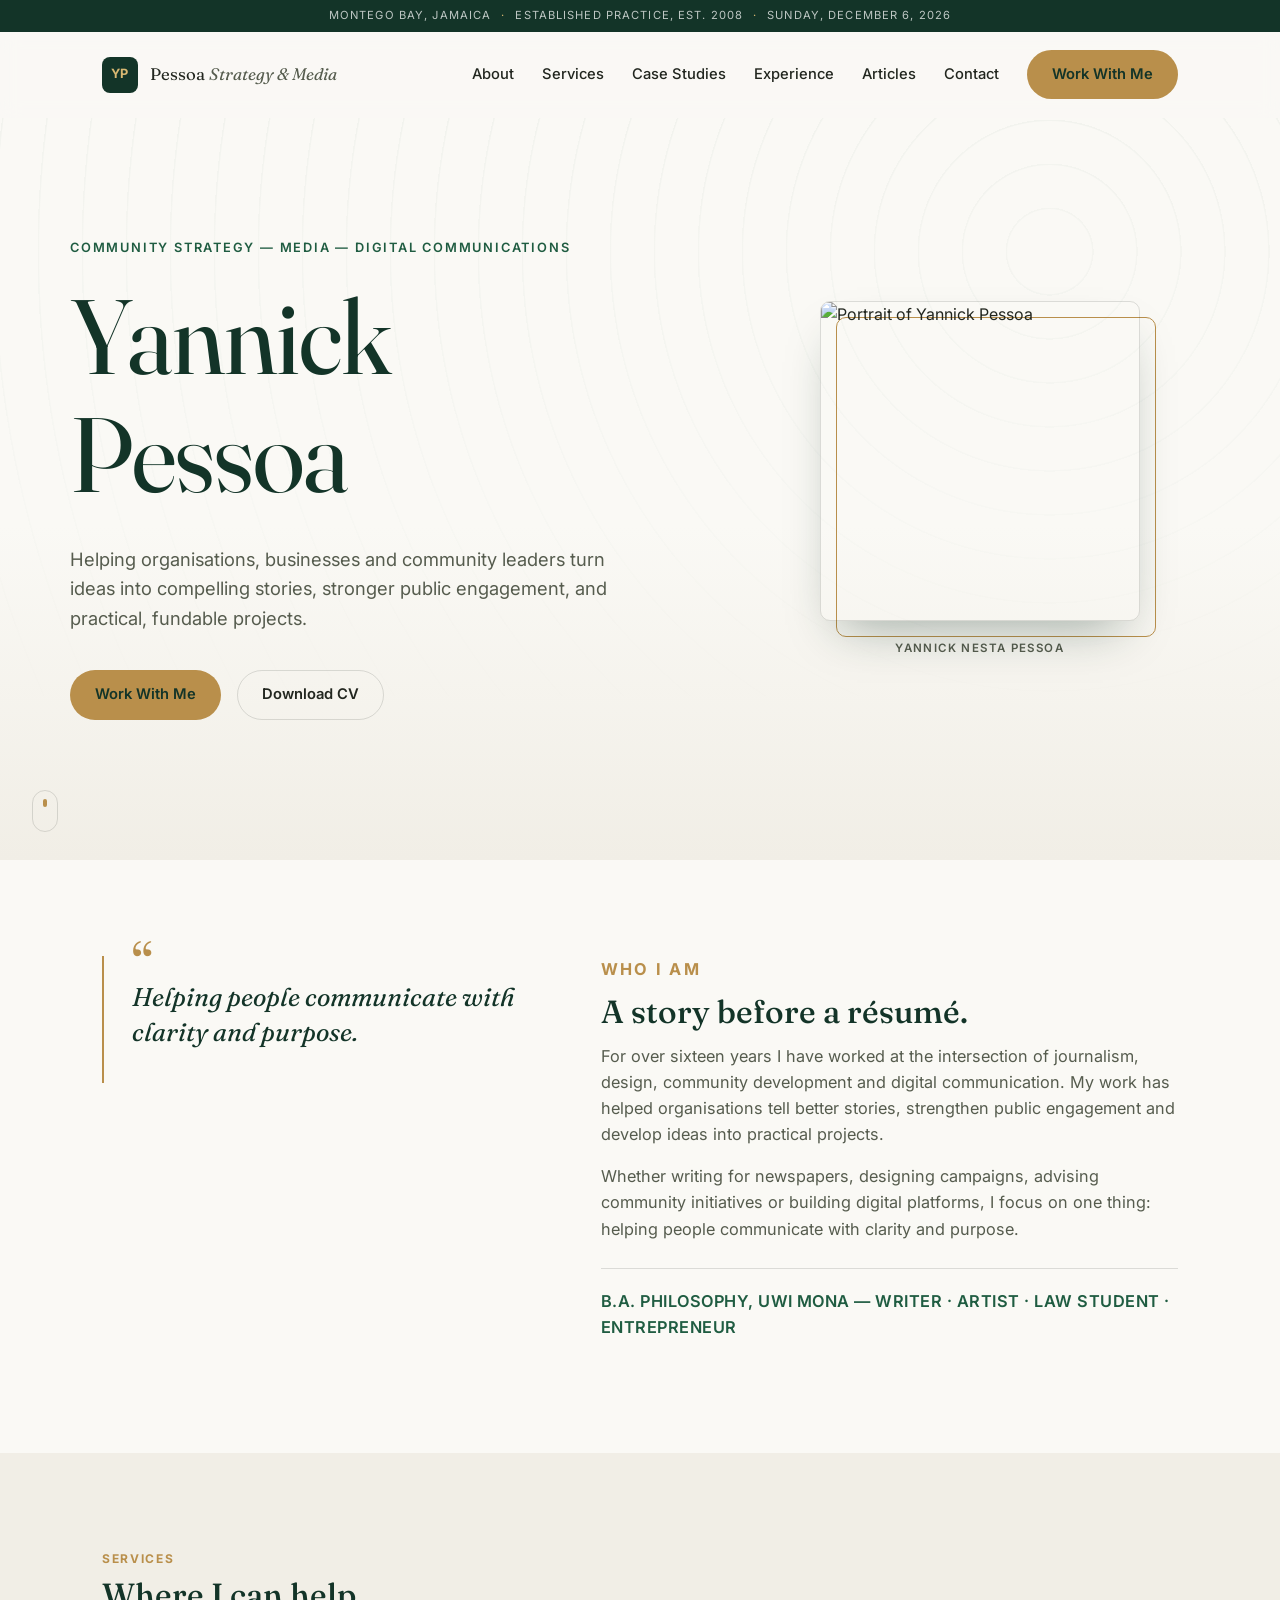
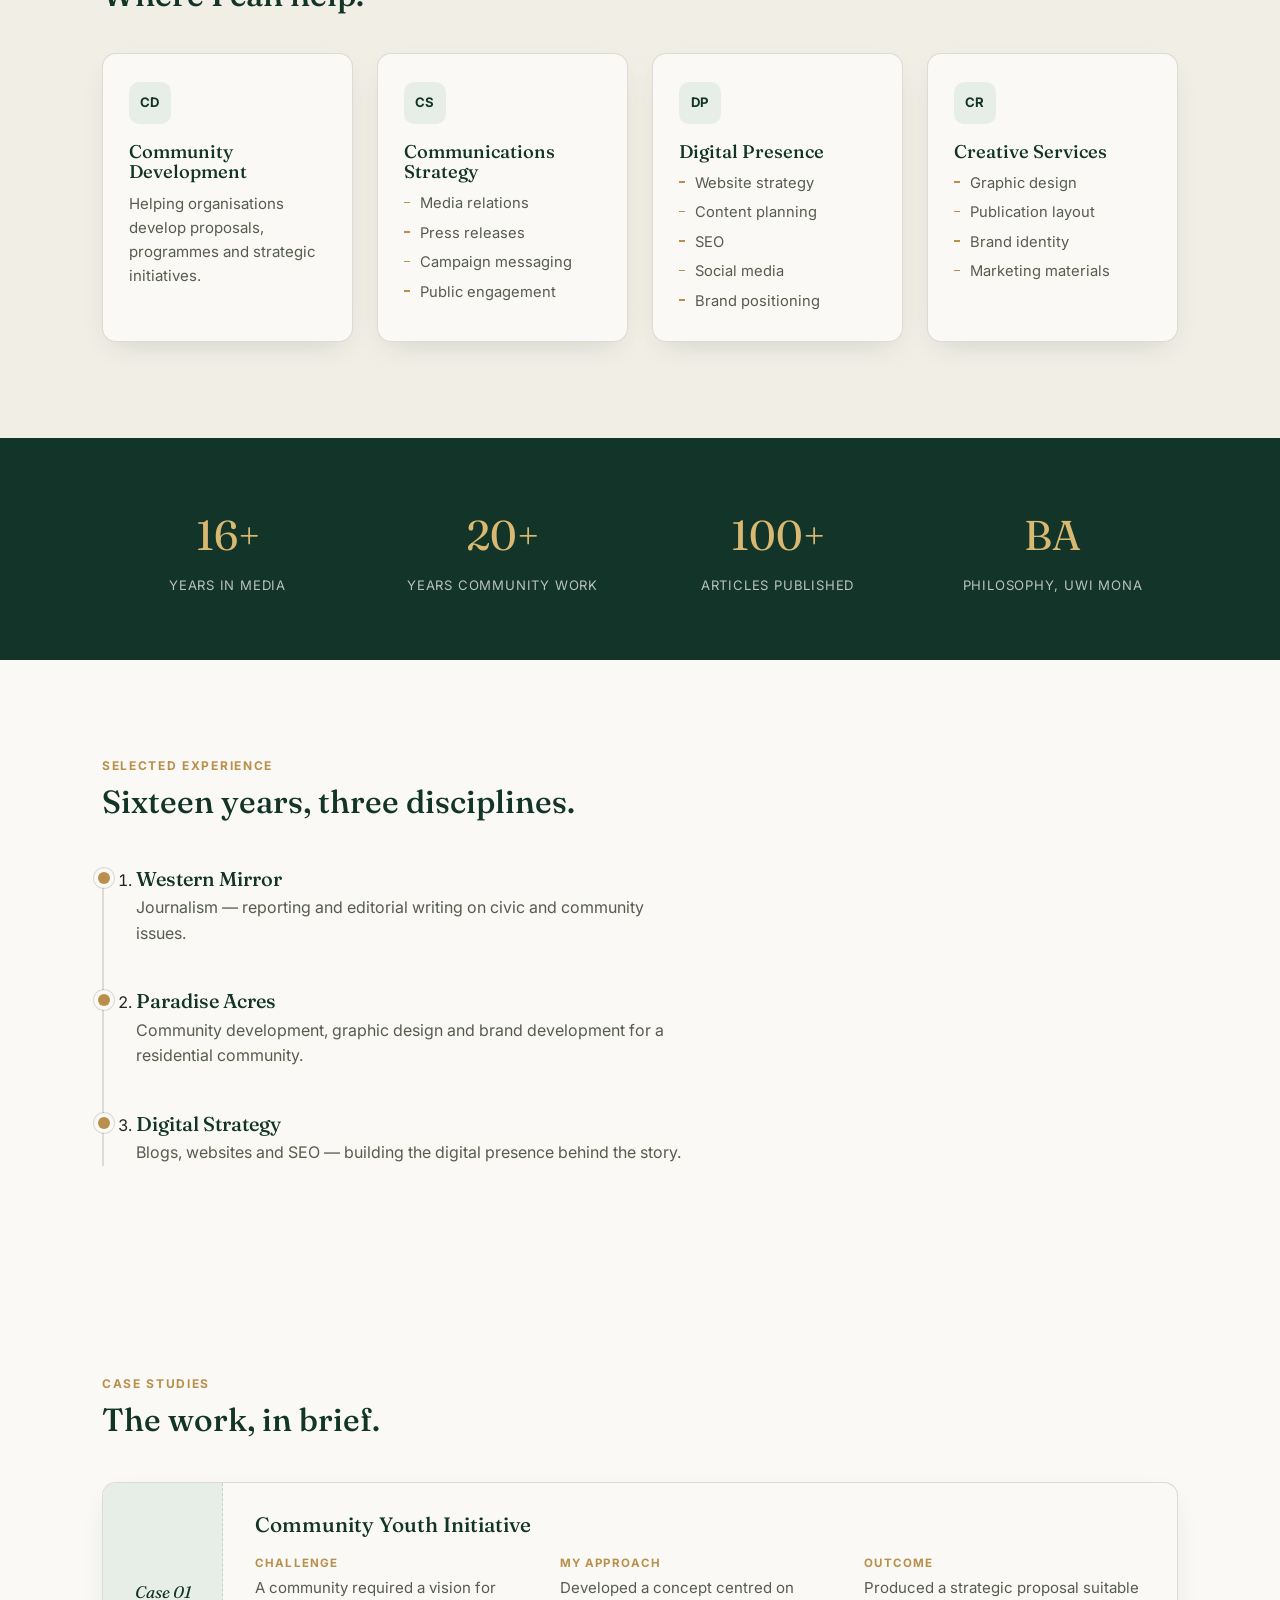
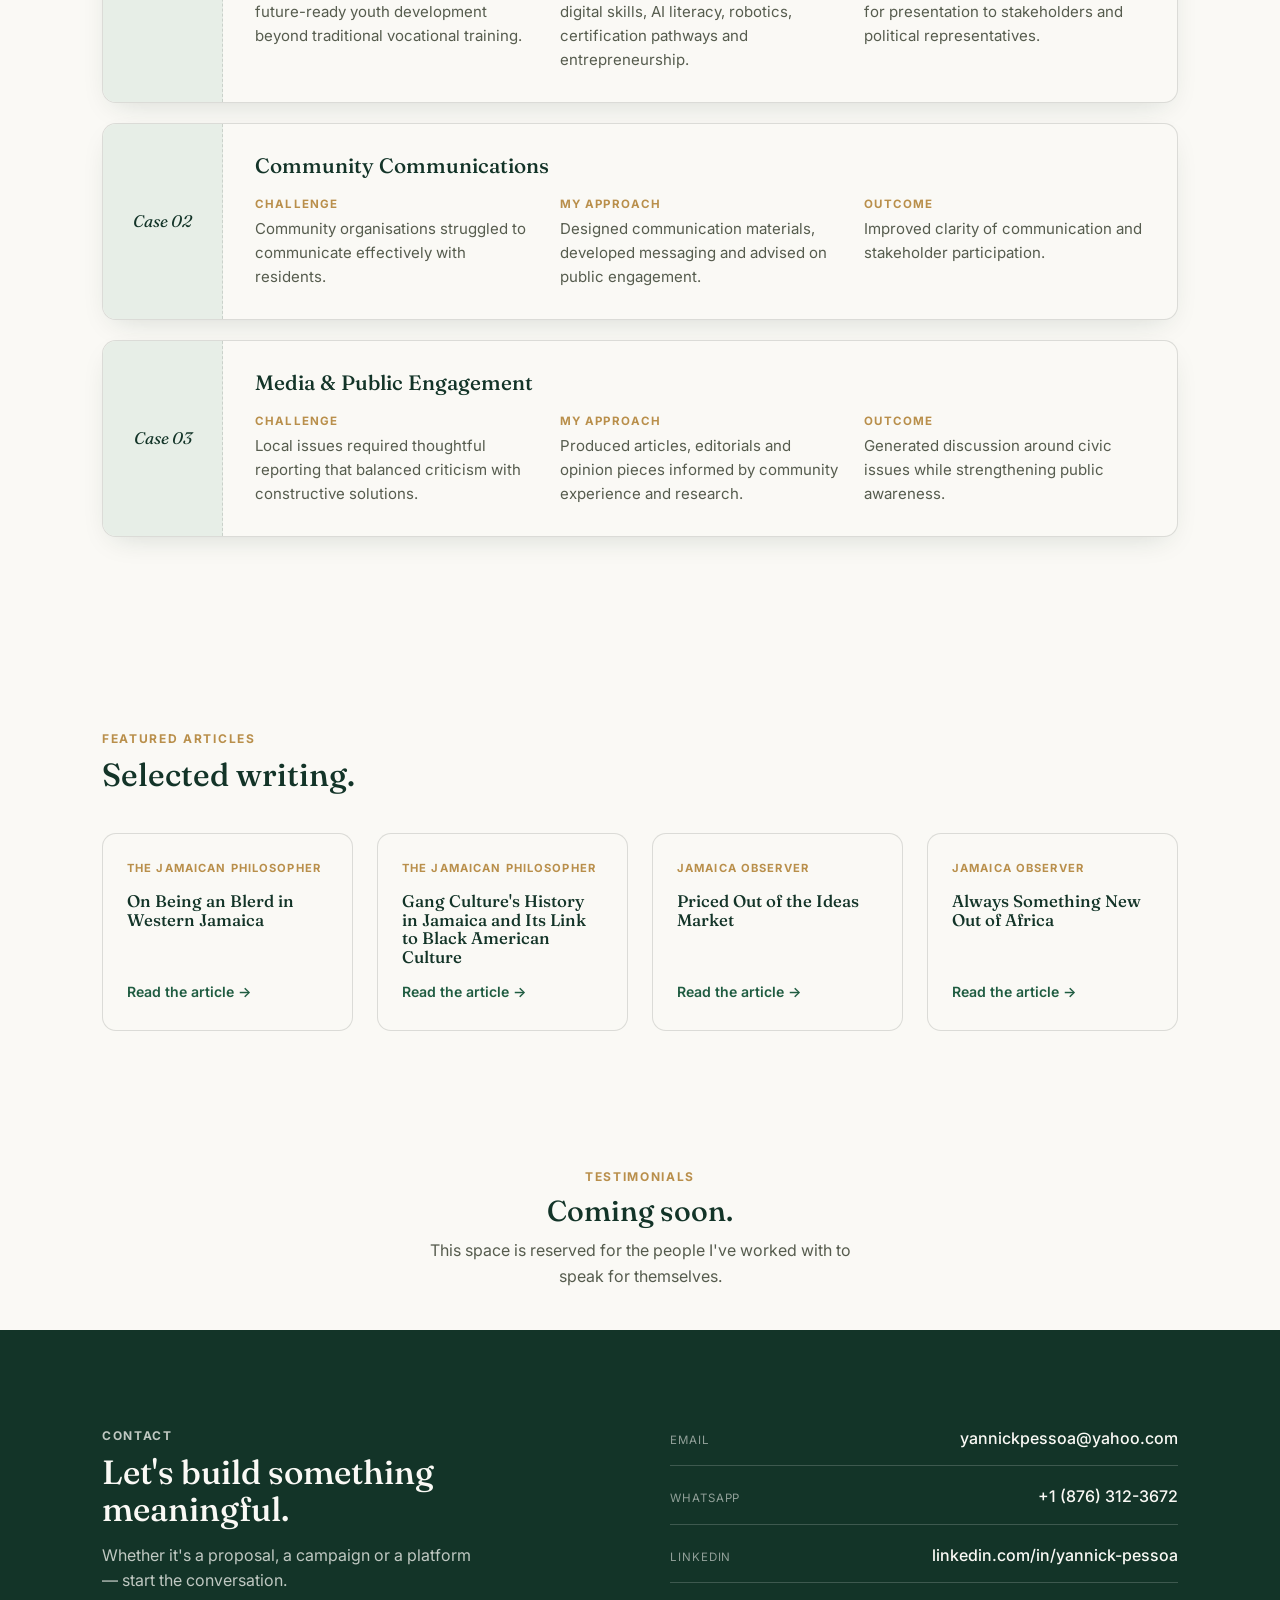
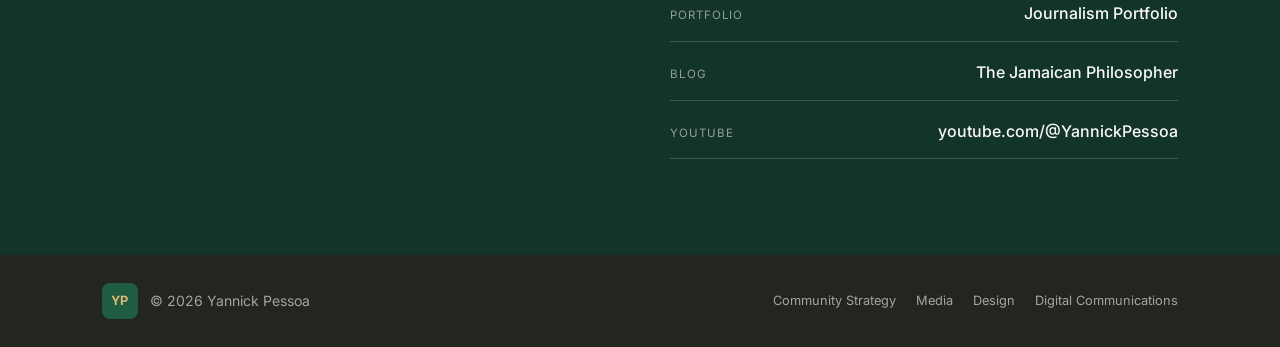
==== commit e322d689: "Add files via upload" ====
--- a/index.html
+++ b/index.html
@@ -54,13 +54,21 @@
   <!-- HERO -->
   <section id="home" class="hero">
     <div class="hero-topo" aria-hidden="true"></div>
-    <div class="hero-inner">
-      <p class="eyebrow">Community Strategy — Media — Digital Communications</p>
-      <h1 class="hero-title">Yannick<br>Pessoa</h1>
-      <p class="hero-lede">Helping organisations, businesses and community leaders turn ideas into compelling stories, stronger public engagement, and practical, fundable projects.</p>
-      <div class="hero-actions">
-        <a href="#contact" class="btn btn-gold">Work With Me</a>
-        <a href="https://drive.google.com/file/d/1hWTPnKeM2xpsVZJSB3PmBs7D-YPlAhe5/view?usp=share_link" class="btn btn-outline" target="_blank" rel="noopener">Download CV</a>
+    <div class="hero-inner hero-inner-split">
+      <div class="hero-text">
+        <p class="eyebrow">Community Strategy — Media — Digital Communications</p>
+        <h1 class="hero-title">Yannick<br>Pessoa</h1>
+        <p class="hero-lede">Helping organisations, businesses and community leaders turn ideas into compelling stories, stronger public engagement, and practical, fundable projects.</p>
+        <div class="hero-actions">
+          <a href="#contact" class="btn btn-gold">Work With Me</a>
+          <a href="https://drive.google.com/file/d/1hWTPnKeM2xpsVZJSB3PmBs7D-YPlAhe5/view?usp=share_link" class="btn btn-outline" target="_blank" rel="noopener">Download CV</a>
+        </div>
+      </div>
+      <div class="hero-portrait">
+        <div class="hero-portrait-frame">
+          <img src="https://i.postimg.cc/44p94yvf/Chat-GPT-Image-Aug-2-2026-09-51-15-AM.png" alt="Portrait of Yannick Pessoa">
+        </div>
+        <p class="hero-portrait-caption">Yannick Nesta Pessoa</p>
       </div>
     </div>
     <a href="#about" class="scroll-cue" aria-label="Scroll to About">
--- a/style.css
+++ b/style.css
@@ -236,6 +236,13 @@
   margin: 0 auto;
   text-align: left;
 }
+.hero-inner-split{
+  display: grid;
+  grid-template-columns: 1.15fr 0.85fr;
+  gap: 56px;
+  align-items: center;
+}
+.hero-text{ max-width: 620px; }
 .eyebrow{
   font-size: 0.8rem;
   font-weight: 600;
@@ -261,6 +268,48 @@
   display: flex;
   gap: 16px;
   flex-wrap: wrap;
+}
+
+/* ---------- Hero portrait ---------- */
+.hero-portrait{
+  position: relative;
+  display: flex;
+  flex-direction: column;
+  align-items: center;
+  gap: 18px;
+  justify-self: center;
+}
+.hero-portrait-frame{
+  position: relative;
+  width: min(320px, 78vw);
+}
+.hero-portrait-frame::before{
+  content: "";
+  position: absolute;
+  top: 16px; left: 16px;
+  width: 100%; height: 100%;
+  border: 1.5px solid var(--gold);
+  border-radius: 10px;
+  z-index: 0;
+}
+.hero-portrait-frame img{
+  position: relative;
+  z-index: 1;
+  width: 100%;
+  aspect-ratio: 1 / 1;
+  object-fit: cover;
+  border-radius: 10px;
+  box-shadow: 0 24px 48px -20px rgba(19,52,40,0.4);
+  border: 1px solid var(--line);
+}
+.hero-portrait-caption{
+  font-family: var(--font-body);
+  font-size: 0.72rem;
+  font-weight: 600;
+  letter-spacing: 0.12em;
+  text-transform: uppercase;
+  color: var(--ink-soft);
+  margin: 0;
 }
 .scroll-cue{
   position: absolute;
@@ -582,6 +631,16 @@
 
 /* ---------- Responsive ---------- */
 @media (max-width: 980px){
+  .hero-inner-split{
+    grid-template-columns: 1fr;
+    gap: 40px;
+    text-align: center;
+  }
+  .hero-portrait{ order: -1; }
+  .hero-portrait-frame{ width: 220px; }
+  .hero-text{ max-width: 100%; }
+  .hero-lede{ margin-left: auto; margin-right: auto; }
+  .hero-actions{ justify-content: center; }
   .card-grid{ grid-template-columns: repeat(2, 1fr); }
   .articles-grid{ grid-template-columns: repeat(2, 1fr); }
   .about-grid{ grid-template-columns: 1fr; gap: 40px; }
